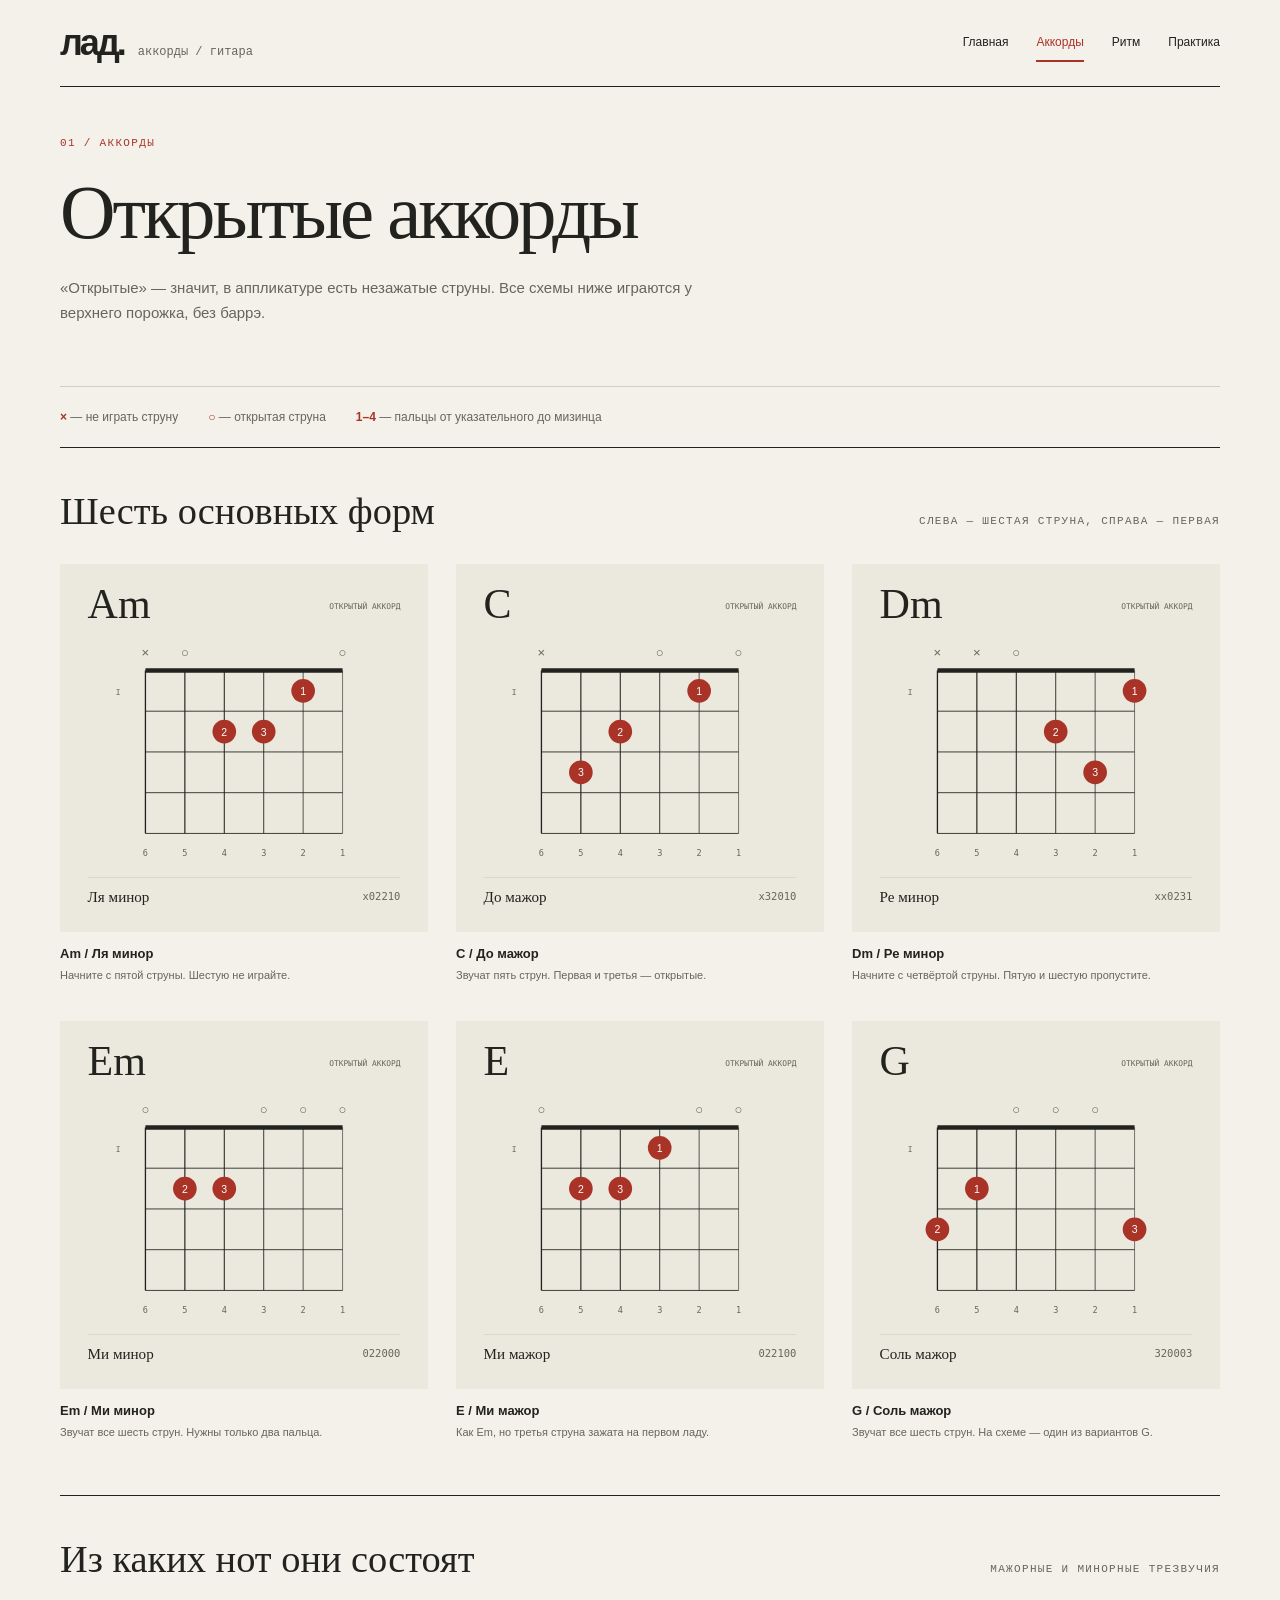
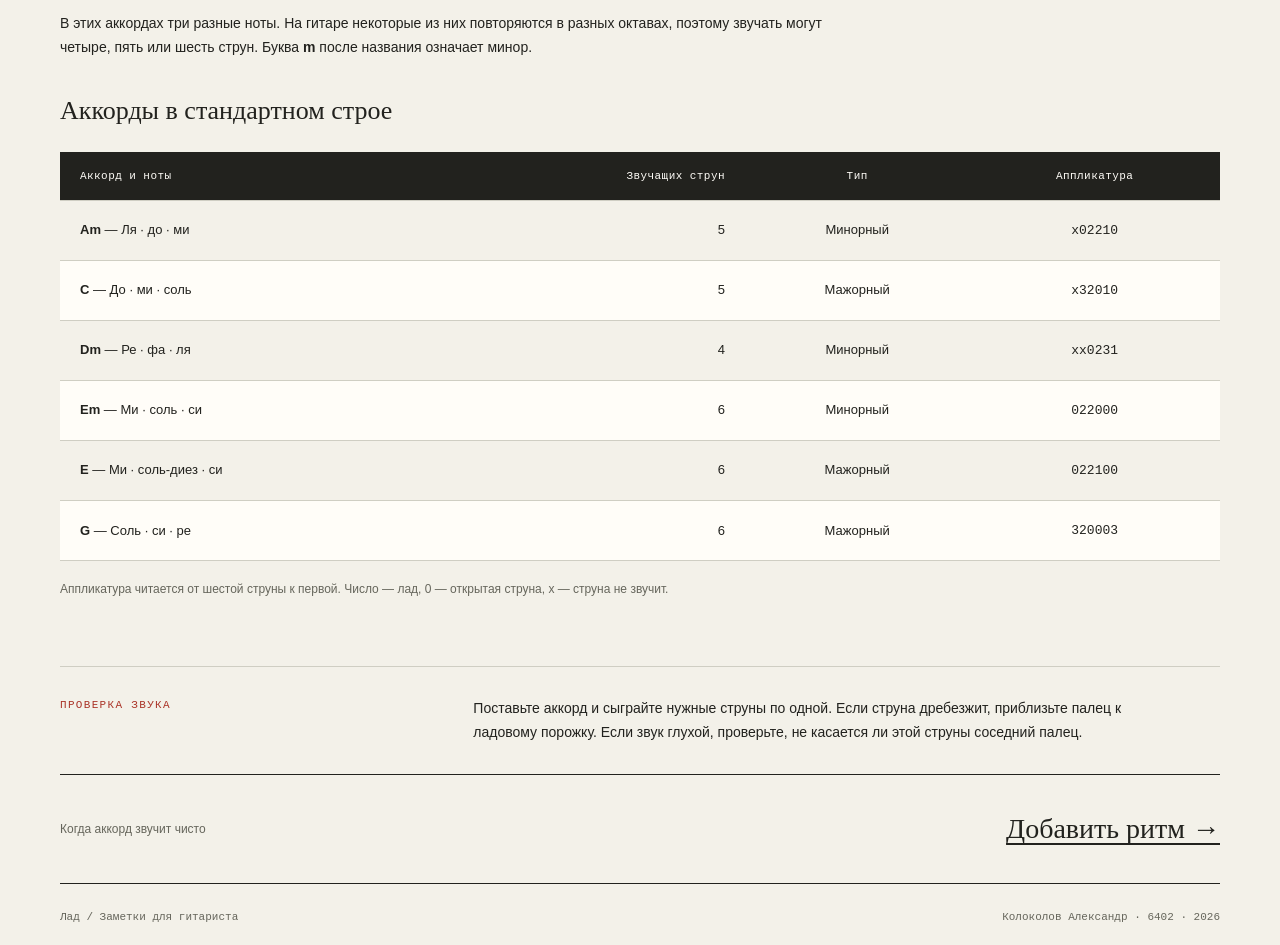
==== lab2/chords.html @ 9fe23ae1 "feat(lab2): Add static guitar chords website Add four HTML pages, chord diagrams, rhythm exercises a" ====
<!DOCTYPE html>
<html lang="ru">
<head>
    <meta charset="UTF-8">
    <meta name="viewport" content="width=device-width, initial-scale=1.0">
    <meta name="description" content="Схемы Am, C, Dm, Em, E и G: постановка пальцев, ноты и сравнительная таблица.">
    <title>Открытые аккорды — Лад</title>
    <link rel="stylesheet" href="styles.css">
</head>
<body>
    <a class="skip-link" href="#main">Перейти к содержимому</a>
    <header class="site-header container">
        <a class="brand" href="index.html" aria-label="Лад — главная"><strong>лад.</strong><span>аккорды / гитара</span></a>
        <nav class="site-nav" aria-label="Основная навигация">
            <a href="index.html">Главная</a>
            <a href="chords.html" aria-current="page">Аккорды</a>
            <a href="rhythm.html">Ритм</a>
            <a href="practice.html">Практика</a>
        </nav>
    </header>
    <main id="main" class="container">
        <div class="page-heading"><p class="eyebrow">01 / Аккорды</p><h1>Открытые аккорды</h1><p class="intro">«Открытые» — значит, в аппликатуре есть незажатые струны. Все схемы ниже играются у верхнего порожка, без баррэ.</p></div>
        <aside class="legend" aria-label="Обозначения на схемах"><p><strong>×</strong> — не играть струну</p><p><strong>○</strong> — открытая струна</p><p><strong>1–4</strong> — пальцы от указательного до мизинца</p></aside>
        <section class="section" aria-labelledby="diagrams-title">
            <div class="section-heading"><h2 id="diagrams-title">Шесть основных форм</h2><span class="eyebrow">Слева — шестая струна, справа — первая</span></div>
            <div class="chord-grid">
                <figure><img src="images/am.svg" alt="Am, Ля минор. Аппликатура от шестой струны к первой: x02210; x — не играть, 0 — открытая струна" width="560" height="560"><figcaption><strong>Am / Ля минор</strong><br>Начните с пятой струны. Шестую не играйте.</figcaption></figure>
                <figure><img src="images/c.svg" alt="C, До мажор. Аппликатура от шестой струны к первой: x32010; x — не играть, 0 — открытая струна" width="560" height="560"><figcaption><strong>C / До мажор</strong><br>Звучат пять струн. Первая и третья — открытые.</figcaption></figure>
                <figure><img src="images/dm.svg" alt="Dm, Ре минор. Аппликатура от шестой струны к первой: xx0231; x — не играть, 0 — открытая струна" width="560" height="560"><figcaption><strong>Dm / Ре минор</strong><br>Начните с четвёртой струны. Пятую и шестую пропустите.</figcaption></figure>
                <figure><img src="images/em.svg" alt="Em, Ми минор. Аппликатура от шестой струны к первой: 022000; x — не играть, 0 — открытая струна" width="560" height="560"><figcaption><strong>Em / Ми минор</strong><br>Звучат все шесть струн. Нужны только два пальца.</figcaption></figure>
                <figure><img src="images/e.svg" alt="E, Ми мажор. Аппликатура от шестой струны к первой: 022100; x — не играть, 0 — открытая струна" width="560" height="560"><figcaption><strong>E / Ми мажор</strong><br>Как Em, но третья струна зажата на первом ладу.</figcaption></figure>
                <figure><img src="images/g.svg" alt="G, Соль мажор. Аппликатура от шестой струны к первой: 320003; x — не играть, 0 — открытая струна" width="560" height="560"><figcaption><strong>G / Соль мажор</strong><br>Звучат все шесть струн. На схеме — один из вариантов G.</figcaption></figure>
            </div>
        </section>
        <section class="section" aria-labelledby="comparison-title">
            <div class="section-heading"><h2 id="comparison-title">Из каких нот они состоят</h2><span class="eyebrow">Мажорные и минорные трезвучия</span></div>
            <p class="reading">В этих аккордах три разные ноты. На гитаре некоторые из них повторяются в разных октавах, поэтому звучать могут четыре, пять или шесть струн. Буква <strong>m</strong> после названия означает минор.</p>
            <div class="table-scroll" role="region" aria-label="Состав аккордов — таблицу можно прокрутить по горизонтали" tabindex="0">
                <table id="chord-table">
                    <caption>Аккорды в стандартном строе</caption>
                    <thead><tr><th scope="col">Аккорд и ноты</th><th scope="col">Звучащих струн</th><th scope="col">Тип</th><th scope="col">Аппликатура</th></tr></thead>
                    <tbody>
                        <tr><th scope="row"><strong>Am</strong> — Ля · до · ми</th><td>5</td><td>Минорный</td><td><code>x02210</code></td></tr>
                        <tr><th scope="row"><strong>C</strong> — До · ми · соль</th><td>5</td><td>Мажорный</td><td><code>x32010</code></td></tr>
                        <tr><th scope="row"><strong>Dm</strong> — Ре · фа · ля</th><td>4</td><td>Минорный</td><td><code>xx0231</code></td></tr>
                        <tr><th scope="row"><strong>Em</strong> — Ми · соль · си</th><td>6</td><td>Минорный</td><td><code>022000</code></td></tr>
                        <tr><th scope="row"><strong>E</strong> — Ми · соль-диез · си</th><td>6</td><td>Мажорный</td><td><code>022100</code></td></tr>
                        <tr><th scope="row"><strong>G</strong> — Соль · си · ре</th><td>6</td><td>Мажорный</td><td><code>320003</code></td></tr>
                    </tbody>
                </table>
            </div>
            <p class="small-note">Аппликатура читается от шестой струны к первой. Число — лад, 0 — открытая струна, x — струна не звучит.</p>
        </section>
        <aside class="pull-note"><span class="eyebrow">Проверка звука</span><p>Поставьте аккорд и сыграйте нужные струны по одной. Если струна дребезжит, приблизьте палец к ладовому порожку. Если звук глухой, проверьте, не касается ли этой струны соседний палец.</p></aside>
        <div class="next-page"><p>Когда аккорд звучит чисто</p><a href="rhythm.html">Добавить ритм <span aria-hidden="true">→</span></a></div>
    </main>
    <footer class="site-footer container"><p>Лад / Заметки для гитариста</p><p>Колоколов Александр · 6402 · 2026</p></footer>
</body>
</html>
---- lab2/styles.css ----
:root {
    --paper: #f3f1e9;
    --ink: #22221e;
    --muted: #66665c;
    --line: #cfcec3;
    --accent: #aa3327;
    --white: #fffdf8;
}

* { box-sizing: border-box; }
html { scroll-behavior: smooth; }
body {
    margin: 0;
    background: var(--paper);
    color: var(--ink);
    font-family: Verdana, sans-serif;
    font-size: 14px;
    line-height: 1.7;
}
a { color: inherit; text-underline-offset: 5px; }
a:hover { color: var(--accent); }
a:focus-visible, summary:focus-visible, [tabindex]:focus-visible {
    outline: 2px solid var(--accent);
    outline-offset: 5px;
}
img { display: block; max-width: 100%; height: auto; }
figure { margin: 0; }
p { margin: 0 0 1.2em; }
h1, h2, h3 { margin: 0; font-weight: normal; }
h1, h2, h3 { font-family: Georgia, serif; }
h1 { font-size: clamp(44px, 6vw, 80px); line-height: 1.08; letter-spacing: -0.04em; }
h2 { font-size: clamp(28px, 3vw, 40px); line-height: 1.2; }
h3 { font-size: 27px; line-height: 1.25; }
::selection { background: var(--accent); color: var(--white); }
.container { width: min(1160px, calc(100% - 80px)); margin-inline: auto; }
.skip-link {
    position: absolute;
    top: -100px;
    left: 20px;
    padding: 10px 18px;
    background: var(--white);
    z-index: 2;
}
.skip-link:focus { top: 10px; }
.site-header {
    display: flex;
    justify-content: space-between;
    align-items: center;
    gap: 24px;
    padding-block: 24px;
    border-bottom: 1px solid var(--ink);
}
.brand { display: flex; align-items: baseline; gap: 14px; text-decoration: none; }
.brand strong { font-size: 36px; letter-spacing: -3px; line-height: 1; }
.brand span { font: 12px 'Courier New', monospace; color: var(--muted); }
.site-nav { display: flex; flex-wrap: wrap; gap: 28px; }
.site-nav a { padding-block: 8px; font-size: 12px; text-decoration: none; }
.site-nav a[aria-current="page"] { color: var(--accent); border-bottom: 2px solid var(--accent); }
.eyebrow { font: 11px/1.5 'Courier New', monospace; text-transform: uppercase; letter-spacing: 0.12em; color: var(--accent); }
.hero {
    display: grid;
    grid-template-columns: 1fr 1fr;
    gap: 60px;
    align-items: center;
    padding-block: 52px;
}
.hero h1 { margin: 24px 0; }
.hero h1 em { color: var(--accent); font-weight: normal; }
.hero .intro { max-width: 370px; }
.intro { color: var(--muted); font-size: 15px; }
.text-link { display: inline-block; margin-top: 12px; font-size: 12px; font-weight: bold; }
.hero-photo img { width: 100%; aspect-ratio: 1 / 1; object-fit: contain; }
figcaption { padding-top: 10px; color: var(--muted); font: 11px/1.6 'Courier New', monospace; }
.section { padding-block: 40px 52px; border-top: 1px solid var(--ink); }
.section-heading { display: flex; justify-content: space-between; gap: 24px; align-items: baseline; margin-bottom: 30px; }
.section-heading .eyebrow { color: var(--muted); }
.contents { display: grid; grid-template-columns: repeat(3, 1fr); gap: 36px; }
.contents article { border-top: 1px solid var(--line); padding-top: 18px; }
.contents h3 { margin: 18px 0 12px; }
.contents p { color: var(--muted); }
.number { color: var(--accent); font: 12px 'Courier New', monospace; }
.pull-note { display: grid; grid-template-columns: 1fr 2fr; gap: 40px; padding-block: 30px; border-top: 1px solid var(--line); }
.pull-note p { max-width: 680px; margin: 0; }
.page-heading { max-width: 780px; padding-block: 48px 42px; }
.page-heading h1 { margin: 20px 0; }
.page-heading .intro { max-width: 650px; }
.small-note { color: var(--muted); font-size: 12px; }
.reading { max-width: 780px; }
.reading h2 { margin-bottom: 18px; }
.reading ul { padding-left: 22px; }
.reading li { margin-bottom: 10px; }
.table-scroll { overflow-x: auto; margin-block: 30px 18px; }
#chord-table { width: 100%; border-collapse: collapse; font-size: 13px; }
caption { padding-bottom: 18px; text-align: left; font-family: Georgia, serif; font-size: 26px; }
th, td { padding: 18px 20px; border-bottom: 1px solid var(--line); }
thead th { background: var(--ink); color: var(--white); font: 11px 'Courier New', monospace; letter-spacing: 0.04em; }
tbody th { font-weight: normal; }
tbody tr:nth-child(even) { background: var(--white); }
/* Названия слева, количество струн справа, тип и аппликатура по центру. */
#chord-table th:first-child, #chord-table td:first-child { text-align: left; }
#chord-table th:nth-child(2), #chord-table td:nth-child(2) { text-align: right; font-variant-numeric: tabular-nums; }
#chord-table th:nth-child(3), #chord-table td:nth-child(3),
#chord-table th:nth-child(4), #chord-table td:nth-child(4) { text-align: center; }
.steps { list-style: none; margin: 0; padding: 0; }
.steps li { display: grid; grid-template-columns: 70px 1fr; gap: 24px; padding-block: 28px; border-top: 1px solid var(--line); }
.steps h2 { font-size: 30px; margin-bottom: 16px; }
.steps p { max-width: 680px; }
.steps .number { padding-top: 7px; }
.notice { border-left: 3px solid var(--accent); padding: 18px 24px; background: var(--white); }
.notice p:last-child { margin: 0; }
details { border-bottom: 1px solid var(--line); padding-block: 18px; }
summary { cursor: pointer; font-size: 14px; font-weight: bold; }
details p { margin: 18px 0 0; color: var(--muted); }
.sources { margin-top: 28px; }
.sources a { display: inline-block; margin: 0 24px 10px 0; font-size: 12px; }
.next-page { display: flex; align-items: center; justify-content: space-between; gap: 24px; padding-block: 30px; border-top: 1px solid var(--ink); }
.next-page p { margin: 0; color: var(--muted); font-size: 12px; }
.next-page a { font-family: Georgia, serif; font-size: 28px; }
.site-footer { display: flex; justify-content: space-between; gap: 24px; padding-block: 24px; border-top: 1px solid var(--ink); color: var(--muted); font: 11px/1.7 'Courier New', monospace; }
.site-footer p { margin: 0; }
@media (max-width: 900px) {
    .container { width: calc(100% - 48px); }
    .hero { gap: 30px; }
    .site-nav { gap: 18px; }
    .contents { gap: 24px; }
}
@media (max-width: 640px) {
    .container { width: calc(100% - 36px); }
    .site-header { align-items: flex-start; flex-direction: column; gap: 18px; padding-block: 20px; }
    .site-nav { width: 100%; justify-content: space-between; gap: 8px; }
    .hero, .contents, .pull-note { grid-template-columns: 1fr; }
    .hero { padding-block: 32px; gap: 32px; }
    .hero .intro { max-width: none; }
    .page-heading { padding-block: 32px; }
    .section { padding-block: 30px 36px; }
    .section-heading { align-items: flex-start; flex-direction: column; gap: 12px; }
    .contents { gap: 30px; }
    .pull-note { gap: 18px; }
    .steps li { grid-template-columns: 32px 1fr; gap: 14px; }
    th, td { padding: 15px 12px; }
    #chord-table { min-width: 560px; }
    .next-page, .site-footer { align-items: flex-start; flex-direction: column; gap: 12px; }
}
@media (prefers-reduced-motion: reduce) {
    html { scroll-behavior: auto; }
}

/* Схемы аккордов и наглядная запись ритма. */
.legend { display: flex; flex-wrap: wrap; gap: 14px 30px; padding-block: 20px; border-top: 1px solid var(--line); font-size: 12px; color: var(--muted); }
.legend p { margin: 0; }
.legend strong { color: var(--accent); }
.chord-grid { display: grid; grid-template-columns: repeat(3, 1fr); gap: 36px 28px; }
.chord-grid img { width: 100%; }
.chord-grid figcaption { font-family: Verdana, sans-serif; line-height: 1.8; }
.chord-grid figcaption strong { color: var(--ink); font-size: 13px; }
.beat-grid { display: grid; margin-block: 30px 18px; border: 1px solid var(--line); background: var(--white); }
.quarters { grid-template-columns: repeat(4, 1fr); }
.eighths { grid-template-columns: repeat(8, 1fr); }
.beat-grid div { padding: 20px 8px; text-align: center; border-right: 1px solid var(--line); }
.beat-grid div:last-child { border-right: 0; }
.beat-grid span { display: block; font: 15px monospace; color: var(--muted); }
.beat-grid strong { display: block; font-size: 44px; font-weight: normal; color: var(--accent); }
.progression { display: flex; flex-wrap: wrap; margin-block: 24px; }
.progression span { padding: 12px 28px; border-left: 1px solid var(--line); font: 34px Georgia, serif; }
.progression span:last-child { border-right: 1px solid var(--line); }
@media (max-width: 900px) { .chord-grid { grid-template-columns: repeat(2, 1fr); } }
@media (max-width: 640px) {
    .hero h1 { font-size: clamp(46px, 12vw, 60px); }
    .hero-photo img { aspect-ratio: 1 / 1; }
    .chord-grid { grid-template-columns: 1fr; }
    .beat-grid strong { font-size: 30px; }
    .beat-grid div { padding: 16px 0; }
    .progression span { padding: 10px 18px; font-size: 28px; }
}
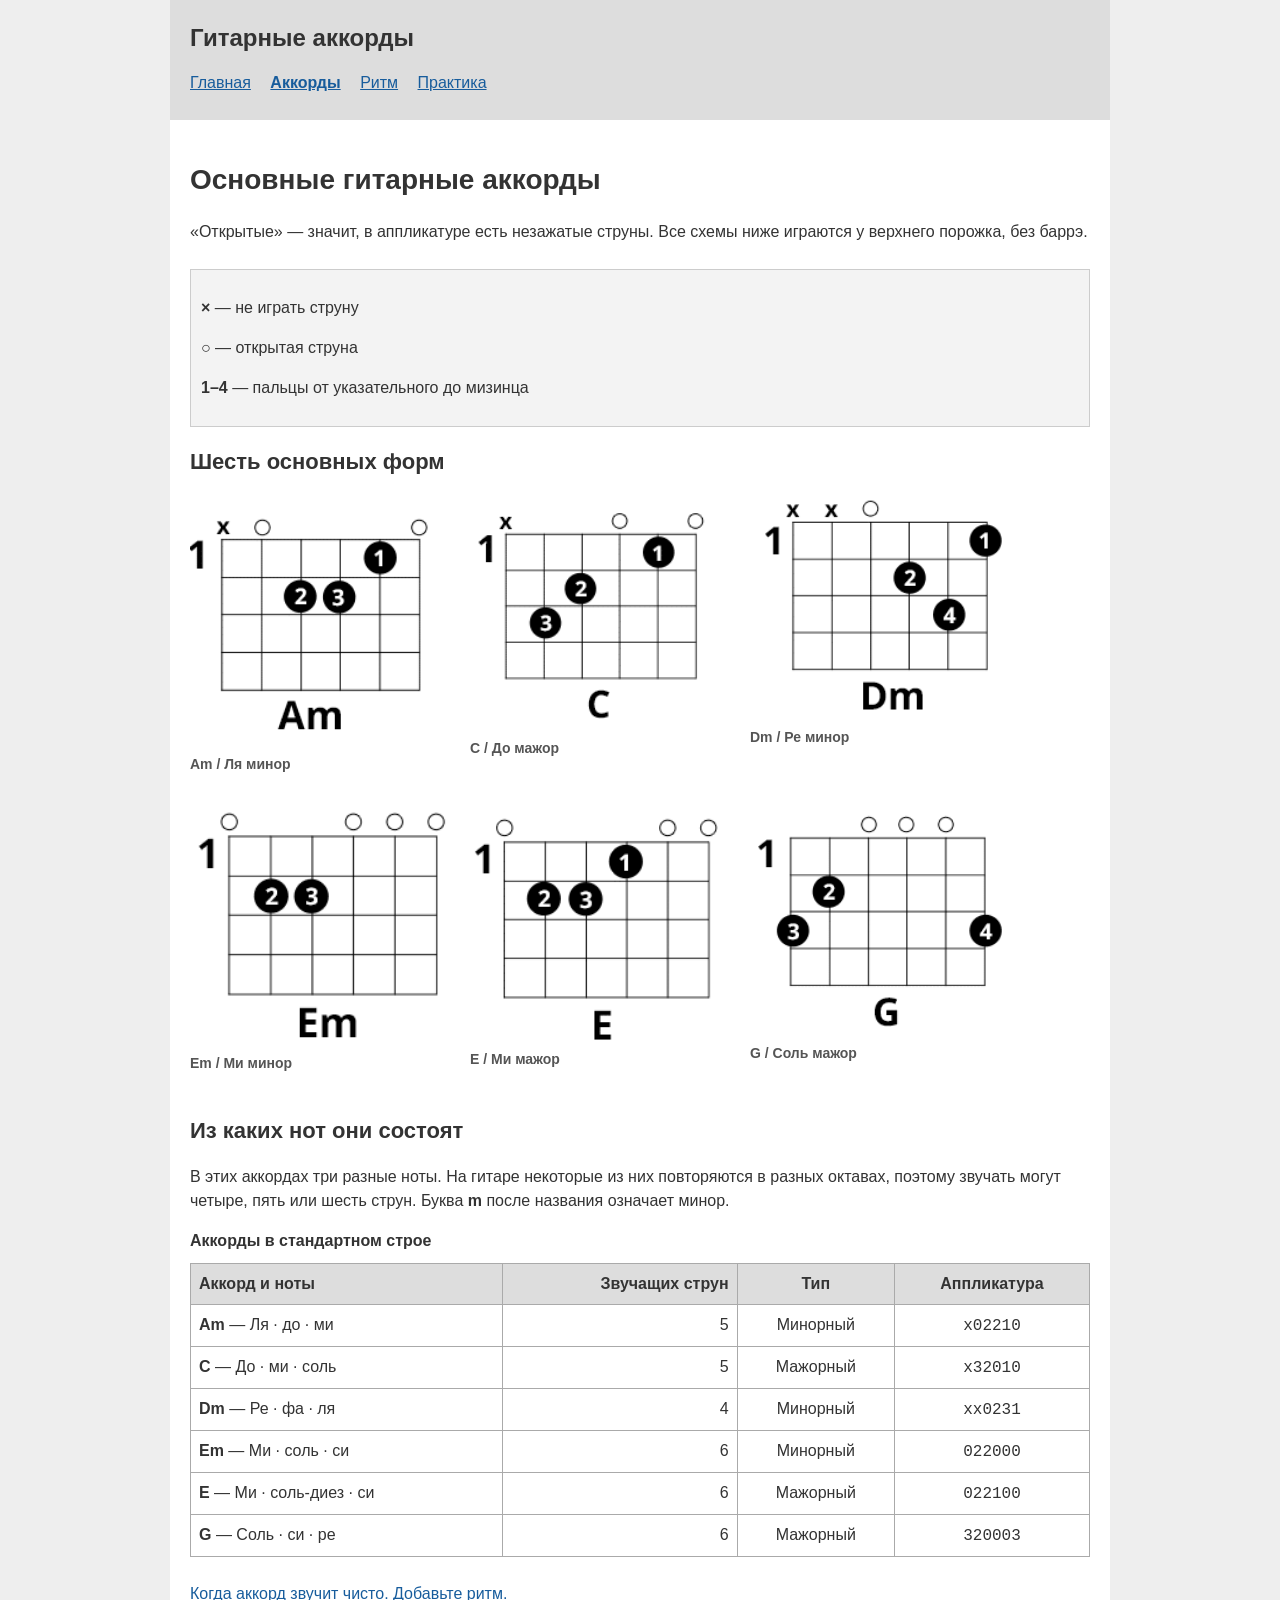
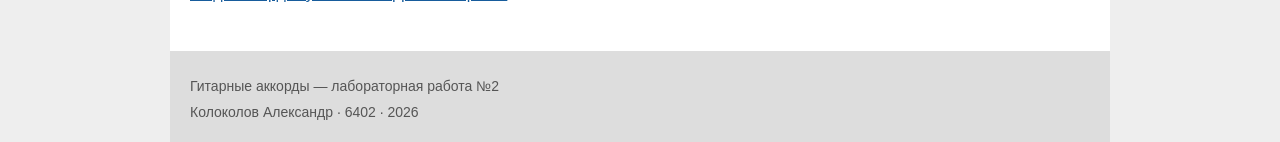
==== commit d22558bc: "Added lab 2." ====
--- a/lab2/chords.html
+++ b/lab2/chords.html
@@ -4,13 +4,12 @@
     <meta charset="UTF-8">
     <meta name="viewport" content="width=device-width, initial-scale=1.0">
     <meta name="description" content="Схемы Am, C, Dm, Em, E и G: постановка пальцев, ноты и сравнительная таблица.">
-    <title>Открытые аккорды — Лад</title>
+    <title>Открытые аккорды</title>
     <link rel="stylesheet" href="styles.css">
 </head>
 <body>
-    <a class="skip-link" href="#main">Перейти к содержимому</a>
     <header class="site-header container">
-        <a class="brand" href="index.html" aria-label="Лад — главная"><strong>лад.</strong><span>аккорды / гитара</span></a>
+        <a class="site-title" href="index.html">Гитарные аккорды</a>
         <nav class="site-nav" aria-label="Основная навигация">
             <a href="index.html">Главная</a>
             <a href="chords.html" aria-current="page">Аккорды</a>
@@ -19,41 +18,39 @@
         </nav>
     </header>
     <main id="main" class="container">
-        <div class="page-heading"><p class="eyebrow">01 / Аккорды</p><h1>Открытые аккорды</h1><p class="intro">«Открытые» — значит, в аппликатуре есть незажатые струны. Все схемы ниже играются у верхнего порожка, без баррэ.</p></div>
+        <div class="page-heading"><h1>Основные гитарные аккорды</h1><p class="intro">«Открытые» — значит, в аппликатуре есть незажатые струны. Все схемы ниже играются у верхнего порожка, без баррэ.</p></div>
         <aside class="legend" aria-label="Обозначения на схемах"><p><strong>×</strong> — не играть струну</p><p><strong>○</strong> — открытая струна</p><p><strong>1–4</strong> — пальцы от указательного до мизинца</p></aside>
         <section class="section" aria-labelledby="diagrams-title">
-            <div class="section-heading"><h2 id="diagrams-title">Шесть основных форм</h2><span class="eyebrow">Слева — шестая струна, справа — первая</span></div>
+            <h2 id="diagrams-title">Шесть основных форм</h2>
             <div class="chord-grid">
-                <figure><img src="images/am.svg" alt="Am, Ля минор. Аппликатура от шестой струны к первой: x02210; x — не играть, 0 — открытая струна" width="560" height="560"><figcaption><strong>Am / Ля минор</strong><br>Начните с пятой струны. Шестую не играйте.</figcaption></figure>
-                <figure><img src="images/c.svg" alt="C, До мажор. Аппликатура от шестой струны к первой: x32010; x — не играть, 0 — открытая струна" width="560" height="560"><figcaption><strong>C / До мажор</strong><br>Звучат пять струн. Первая и третья — открытые.</figcaption></figure>
-                <figure><img src="images/dm.svg" alt="Dm, Ре минор. Аппликатура от шестой струны к первой: xx0231; x — не играть, 0 — открытая струна" width="560" height="560"><figcaption><strong>Dm / Ре минор</strong><br>Начните с четвёртой струны. Пятую и шестую пропустите.</figcaption></figure>
-                <figure><img src="images/em.svg" alt="Em, Ми минор. Аппликатура от шестой струны к первой: 022000; x — не играть, 0 — открытая струна" width="560" height="560"><figcaption><strong>Em / Ми минор</strong><br>Звучат все шесть струн. Нужны только два пальца.</figcaption></figure>
-                <figure><img src="images/e.svg" alt="E, Ми мажор. Аппликатура от шестой струны к первой: 022100; x — не играть, 0 — открытая струна" width="560" height="560"><figcaption><strong>E / Ми мажор</strong><br>Как Em, но третья струна зажата на первом ладу.</figcaption></figure>
-                <figure><img src="images/g.svg" alt="G, Соль мажор. Аппликатура от шестой струны к первой: 320003; x — не играть, 0 — открытая струна" width="560" height="560"><figcaption><strong>G / Соль мажор</strong><br>Звучат все шесть струн. На схеме — один из вариантов G.</figcaption></figure>
+                <figure><img src="images/am.png" width="560" height="560"><figcaption><strong>Am / Ля минор</strong></figcaption></figure>
+                <figure><img src="images/c.png" width="560" height="560"><figcaption><strong>C / До мажор</strong></figcaption></figure>
+                <figure><img src="images/dm.png" width="560" height="560"><figcaption><strong>Dm / Ре минор</strong></figcaption></figure>
+                <figure><img src="images/em.png" width="560" height="560"><figcaption><strong>Em / Ми минор</strong></figcaption></figure>
+                <figure><img src="images/e.png" width="560" height="560"><figcaption><strong>E / Ми мажор</strong></figcaption></figure>
+                <figure><img src="images/g.png" width="560" height="560"><figcaption><strong>G / Соль мажор</strong></figcaption></figure>
             </div>
         </section>
         <section class="section" aria-labelledby="comparison-title">
-            <div class="section-heading"><h2 id="comparison-title">Из каких нот они состоят</h2><span class="eyebrow">Мажорные и минорные трезвучия</span></div>
+            <h2 id="comparison-title">Из каких нот они состоят</h2>
             <p class="reading">В этих аккордах три разные ноты. На гитаре некоторые из них повторяются в разных октавах, поэтому звучать могут четыре, пять или шесть струн. Буква <strong>m</strong> после названия означает минор.</p>
             <div class="table-scroll" role="region" aria-label="Состав аккордов — таблицу можно прокрутить по горизонтали" tabindex="0">
                 <table id="chord-table">
                     <caption>Аккорды в стандартном строе</caption>
-                    <thead><tr><th scope="col">Аккорд и ноты</th><th scope="col">Звучащих струн</th><th scope="col">Тип</th><th scope="col">Аппликатура</th></tr></thead>
+                    <thead><tr><th scope="col">Аккорд и ноты</th><th scope="col" class="right">Звучащих струн</th><th scope="col" class="center">Тип</th><th scope="col" class="center">Аппликатура</th></tr></thead>
                     <tbody>
-                        <tr><th scope="row"><strong>Am</strong> — Ля · до · ми</th><td>5</td><td>Минорный</td><td><code>x02210</code></td></tr>
-                        <tr><th scope="row"><strong>C</strong> — До · ми · соль</th><td>5</td><td>Мажорный</td><td><code>x32010</code></td></tr>
-                        <tr><th scope="row"><strong>Dm</strong> — Ре · фа · ля</th><td>4</td><td>Минорный</td><td><code>xx0231</code></td></tr>
-                        <tr><th scope="row"><strong>Em</strong> — Ми · соль · си</th><td>6</td><td>Минорный</td><td><code>022000</code></td></tr>
-                        <tr><th scope="row"><strong>E</strong> — Ми · соль-диез · си</th><td>6</td><td>Мажорный</td><td><code>022100</code></td></tr>
-                        <tr><th scope="row"><strong>G</strong> — Соль · си · ре</th><td>6</td><td>Мажорный</td><td><code>320003</code></td></tr>
+                        <tr><th scope="row"><strong>Am</strong> — Ля · до · ми</th><td class="right">5</td><td class="center">Минорный</td><td class="center"><code>x02210</code></td></tr>
+                        <tr><th scope="row"><strong>C</strong> — До · ми · соль</th><td class="right">5</td><td class="center">Мажорный</td><td class="center"><code>x32010</code></td></tr>
+                        <tr><th scope="row"><strong>Dm</strong> — Ре · фа · ля</th><td class="right">4</td><td class="center">Минорный</td><td class="center"><code>xx0231</code></td></tr>
+                        <tr><th scope="row"><strong>Em</strong> — Ми · соль · си</th><td class="right">6</td><td class="center">Минорный</td><td class="center"><code>022000</code></td></tr>
+                        <tr><th scope="row"><strong>E</strong> — Ми · соль-диез · си</th><td class="right">6</td><td class="center">Мажорный</td><td class="center"><code>022100</code></td></tr>
+                        <tr><th scope="row"><strong>G</strong> — Соль · си · ре</th><td class="right">6</td><td class="center">Мажорный</td><td class="center"><code>320003</code></td></tr>
                     </tbody>
                 </table>
             </div>
-            <p class="small-note">Аппликатура читается от шестой струны к первой. Число — лад, 0 — открытая струна, x — струна не звучит.</p>
         </section>
-        <aside class="pull-note"><span class="eyebrow">Проверка звука</span><p>Поставьте аккорд и сыграйте нужные струны по одной. Если струна дребезжит, приблизьте палец к ладовому порожку. Если звук глухой, проверьте, не касается ли этой струны соседний палец.</p></aside>
-        <div class="next-page"><p>Когда аккорд звучит чисто</p><a href="rhythm.html">Добавить ритм <span aria-hidden="true">→</span></a></div>
+        <div class="next-page"><p><a href="rhythm.html">Когда аккорд звучит чисто. Добавьте ритм. </a></p></div>
     </main>
-    <footer class="site-footer container"><p>Лад / Заметки для гитариста</p><p>Колоколов Александр · 6402 · 2026</p></footer>
+    <footer class="site-footer container"><p>Гитарные аккорды — лабораторная работа №2</p><p>Колоколов Александр · 6402 · 2026</p></footer>
 </body>
 </html>
--- a/lab2/styles.css
+++ b/lab2/styles.css
@@ -1,174 +1,150 @@
-:root {
-    --paper: #f3f1e9;
-    --ink: #22221e;
-    --muted: #66665c;
-    --line: #cfcec3;
-    --accent: #aa3327;
-    --white: #fffdf8;
+body {
+    margin: 0;
+    background-color: #eeeeee;
+    color: #333333;
+    font-family: Arial, sans-serif;
+    font-size: 16px;
+    line-height: 1.5;
 }
 
-* { box-sizing: border-box; }
-html { scroll-behavior: smooth; }
-body {
-    margin: 0;
-    background: var(--paper);
-    color: var(--ink);
-    font-family: Verdana, sans-serif;
-    font-size: 14px;
-    line-height: 1.7;
-}
-a { color: inherit; text-underline-offset: 5px; }
-a:hover { color: var(--accent); }
-a:focus-visible, summary:focus-visible, [tabindex]:focus-visible {
-    outline: 2px solid var(--accent);
-    outline-offset: 5px;
-}
-img { display: block; max-width: 100%; height: auto; }
-figure { margin: 0; }
-p { margin: 0 0 1.2em; }
-h1, h2, h3 { margin: 0; font-weight: normal; }
-h1, h2, h3 { font-family: Georgia, serif; }
-h1 { font-size: clamp(44px, 6vw, 80px); line-height: 1.08; letter-spacing: -0.04em; }
-h2 { font-size: clamp(28px, 3vw, 40px); line-height: 1.2; }
-h3 { font-size: 27px; line-height: 1.25; }
-::selection { background: var(--accent); color: var(--white); }
-.container { width: min(1160px, calc(100% - 80px)); margin-inline: auto; }
-.skip-link {
-    position: absolute;
-    top: -100px;
-    left: 20px;
-    padding: 10px 18px;
-    background: var(--white);
-    z-index: 2;
-}
-.skip-link:focus { top: 10px; }
-.site-header {
-    display: flex;
-    justify-content: space-between;
-    align-items: center;
-    gap: 24px;
-    padding-block: 24px;
-    border-bottom: 1px solid var(--ink);
-}
-.brand { display: flex; align-items: baseline; gap: 14px; text-decoration: none; }
-.brand strong { font-size: 36px; letter-spacing: -3px; line-height: 1; }
-.brand span { font: 12px 'Courier New', monospace; color: var(--muted); }
-.site-nav { display: flex; flex-wrap: wrap; gap: 28px; }
-.site-nav a { padding-block: 8px; font-size: 12px; text-decoration: none; }
-.site-nav a[aria-current="page"] { color: var(--accent); border-bottom: 2px solid var(--accent); }
-.eyebrow { font: 11px/1.5 'Courier New', monospace; text-transform: uppercase; letter-spacing: 0.12em; color: var(--accent); }
-.hero {
-    display: grid;
-    grid-template-columns: 1fr 1fr;
-    gap: 60px;
-    align-items: center;
-    padding-block: 52px;
-}
-.hero h1 { margin: 24px 0; }
-.hero h1 em { color: var(--accent); font-weight: normal; }
-.hero .intro { max-width: 370px; }
-.intro { color: var(--muted); font-size: 15px; }
-.text-link { display: inline-block; margin-top: 12px; font-size: 12px; font-weight: bold; }
-.hero-photo img { width: 100%; aspect-ratio: 1 / 1; object-fit: contain; }
-figcaption { padding-top: 10px; color: var(--muted); font: 11px/1.6 'Courier New', monospace; }
-.section { padding-block: 40px 52px; border-top: 1px solid var(--ink); }
-.section-heading { display: flex; justify-content: space-between; gap: 24px; align-items: baseline; margin-bottom: 30px; }
-.section-heading .eyebrow { color: var(--muted); }
-.contents { display: grid; grid-template-columns: repeat(3, 1fr); gap: 36px; }
-.contents article { border-top: 1px solid var(--line); padding-top: 18px; }
-.contents h3 { margin: 18px 0 12px; }
-.contents p { color: var(--muted); }
-.number { color: var(--accent); font: 12px 'Courier New', monospace; }
-.pull-note { display: grid; grid-template-columns: 1fr 2fr; gap: 40px; padding-block: 30px; border-top: 1px solid var(--line); }
-.pull-note p { max-width: 680px; margin: 0; }
-.page-heading { max-width: 780px; padding-block: 48px 42px; }
-.page-heading h1 { margin: 20px 0; }
-.page-heading .intro { max-width: 650px; }
-.small-note { color: var(--muted); font-size: 12px; }
-.reading { max-width: 780px; }
-.reading h2 { margin-bottom: 18px; }
-.reading ul { padding-left: 22px; }
-.reading li { margin-bottom: 10px; }
-.table-scroll { overflow-x: auto; margin-block: 30px 18px; }
-#chord-table { width: 100%; border-collapse: collapse; font-size: 13px; }
-caption { padding-bottom: 18px; text-align: left; font-family: Georgia, serif; font-size: 26px; }
-th, td { padding: 18px 20px; border-bottom: 1px solid var(--line); }
-thead th { background: var(--ink); color: var(--white); font: 11px 'Courier New', monospace; letter-spacing: 0.04em; }
-tbody th { font-weight: normal; }
-tbody tr:nth-child(even) { background: var(--white); }
-/* Названия слева, количество струн справа, тип и аппликатура по центру. */
-#chord-table th:first-child, #chord-table td:first-child { text-align: left; }
-#chord-table th:nth-child(2), #chord-table td:nth-child(2) { text-align: right; font-variant-numeric: tabular-nums; }
-#chord-table th:nth-child(3), #chord-table td:nth-child(3),
-#chord-table th:nth-child(4), #chord-table td:nth-child(4) { text-align: center; }
-.steps { list-style: none; margin: 0; padding: 0; }
-.steps li { display: grid; grid-template-columns: 70px 1fr; gap: 24px; padding-block: 28px; border-top: 1px solid var(--line); }
-.steps h2 { font-size: 30px; margin-bottom: 16px; }
-.steps p { max-width: 680px; }
-.steps .number { padding-top: 7px; }
-.notice { border-left: 3px solid var(--accent); padding: 18px 24px; background: var(--white); }
-.notice p:last-child { margin: 0; }
-details { border-bottom: 1px solid var(--line); padding-block: 18px; }
-summary { cursor: pointer; font-size: 14px; font-weight: bold; }
-details p { margin: 18px 0 0; color: var(--muted); }
-.sources { margin-top: 28px; }
-.sources a { display: inline-block; margin: 0 24px 10px 0; font-size: 12px; }
-.next-page { display: flex; align-items: center; justify-content: space-between; gap: 24px; padding-block: 30px; border-top: 1px solid var(--ink); }
-.next-page p { margin: 0; color: var(--muted); font-size: 12px; }
-.next-page a { font-family: Georgia, serif; font-size: 28px; }
-.site-footer { display: flex; justify-content: space-between; gap: 24px; padding-block: 24px; border-top: 1px solid var(--ink); color: var(--muted); font: 11px/1.7 'Courier New', monospace; }
-.site-footer p { margin: 0; }
-@media (max-width: 900px) {
-    .container { width: calc(100% - 48px); }
-    .hero { gap: 30px; }
-    .site-nav { gap: 18px; }
-    .contents { gap: 24px; }
-}
-@media (max-width: 640px) {
-    .container { width: calc(100% - 36px); }
-    .site-header { align-items: flex-start; flex-direction: column; gap: 18px; padding-block: 20px; }
-    .site-nav { width: 100%; justify-content: space-between; gap: 8px; }
-    .hero, .contents, .pull-note { grid-template-columns: 1fr; }
-    .hero { padding-block: 32px; gap: 32px; }
-    .hero .intro { max-width: none; }
-    .page-heading { padding-block: 32px; }
-    .section { padding-block: 30px 36px; }
-    .section-heading { align-items: flex-start; flex-direction: column; gap: 12px; }
-    .contents { gap: 30px; }
-    .pull-note { gap: 18px; }
-    .steps li { grid-template-columns: 32px 1fr; gap: 14px; }
-    th, td { padding: 15px 12px; }
-    #chord-table { min-width: 560px; }
-    .next-page, .site-footer { align-items: flex-start; flex-direction: column; gap: 12px; }
-}
-@media (prefers-reduced-motion: reduce) {
-    html { scroll-behavior: auto; }
+.container {
+    max-width: 900px;
+    margin: 0 auto;
+    padding: 20px;
 }
 
-/* Схемы аккордов и наглядная запись ритма. */
-.legend { display: flex; flex-wrap: wrap; gap: 14px 30px; padding-block: 20px; border-top: 1px solid var(--line); font-size: 12px; color: var(--muted); }
-.legend p { margin: 0; }
-.legend strong { color: var(--accent); }
-.chord-grid { display: grid; grid-template-columns: repeat(3, 1fr); gap: 36px 28px; }
-.chord-grid img { width: 100%; }
-.chord-grid figcaption { font-family: Verdana, sans-serif; line-height: 1.8; }
-.chord-grid figcaption strong { color: var(--ink); font-size: 13px; }
-.beat-grid { display: grid; margin-block: 30px 18px; border: 1px solid var(--line); background: var(--white); }
-.quarters { grid-template-columns: repeat(4, 1fr); }
-.eighths { grid-template-columns: repeat(8, 1fr); }
-.beat-grid div { padding: 20px 8px; text-align: center; border-right: 1px solid var(--line); }
-.beat-grid div:last-child { border-right: 0; }
-.beat-grid span { display: block; font: 15px monospace; color: var(--muted); }
-.beat-grid strong { display: block; font-size: 44px; font-weight: normal; color: var(--accent); }
-.progression { display: flex; flex-wrap: wrap; margin-block: 24px; }
-.progression span { padding: 12px 28px; border-left: 1px solid var(--line); font: 34px Georgia, serif; }
-.progression span:last-child { border-right: 1px solid var(--line); }
-@media (max-width: 900px) { .chord-grid { grid-template-columns: repeat(2, 1fr); } }
-@media (max-width: 640px) {
-    .hero h1 { font-size: clamp(46px, 12vw, 60px); }
-    .hero-photo img { aspect-ratio: 1 / 1; }
-    .chord-grid { grid-template-columns: 1fr; }
-    .beat-grid strong { font-size: 30px; }
-    .beat-grid div { padding: 16px 0; }
-    .progression span { padding: 10px 18px; font-size: 28px; }
+.site-header {
+    background-color: #dddddd;
 }
+
+.site-title {
+    color: #333333;
+    font-size: 24px;
+    font-weight: bold;
+    text-decoration: none;
+}
+
+.site-nav {
+    margin-top: 10px;
+}
+
+.site-nav a {
+    display: inline-block;
+    margin-right: 15px;
+    padding: 5px 0;
+}
+
+.site-nav a[aria-current="page"] {
+    font-weight: bold;
+}
+
+a { color: #175c9c; }
+a:hover { color: #a33320; }
+
+main { background-color: white; }
+h1 { font-size: 28px; }
+h2 { font-size: 22px; }
+h3 { font-size: 18px; }
+
+.section, .page-heading, .next-page {
+    margin-bottom: 25px;
+}
+
+img {
+    max-width: 100%;
+    height: auto;
+}
+
+.example-image {
+    width: 240px;
+    margin: 20px 0;
+}
+
+figcaption, .small-note {
+    color: #555555;
+    font-size: 14px;
+}
+
+.legend, .pull-note {
+    background-color: #f3f3f3;
+    border: 1px solid #cccccc;
+    padding: 10px;
+    margin: 15px 0;
+}
+
+.chord-grid {
+    display: flex;
+    flex-wrap: wrap;
+    gap: 20px;
+}
+
+.chord-grid figure {
+    width: 260px;
+    max-width: 100%;
+    margin: 0 0 15px;
+}
+
+.table-scroll { overflow-x: auto; }
+
+#chord-table {
+    width: 100%;
+    min-width: 540px;
+    border-collapse: collapse;
+}
+
+caption {
+    text-align: left;
+    font-weight: bold;
+    margin-bottom: 10px;
+}
+
+th, td {
+    border: 1px solid #aaaaaa;
+    padding: 8px;
+    text-align: left;
+}
+
+thead { background-color: #dddddd; }
+tbody th { font-weight: normal; }
+.right { text-align: right; }
+.center { text-align: center; }
+
+.beat-grid {
+    display: flex;
+    border: 1px solid #cccccc;
+    margin: 20px 0;
+}
+
+.beat-grid div {
+    flex: 1;
+    padding: 10px 0;
+    text-align: center;
+}
+
+.beat-grid span { display: block; }
+.beat-grid strong { font-size: 28px; }
+
+.progression {
+    font-size: 22px;
+    font-weight: bold;
+    margin: 15px 0;
+}
+
+.progression span { margin-right: 20px; }
+.steps { padding-left: 25px; }
+.steps li { margin-bottom: 25px; }
+.sources a { display: block; margin-bottom: 10px; }
+
+.site-footer {
+    background-color: #dddddd;
+    color: #555555;
+    font-size: 14px;
+}
+
+.site-footer p { margin: 5px 0; }
+
+@media (max-width: 600px) {
+    .container { padding: 15px; }
+    .site-nav a { margin-right: 10px; }
+    .chord-grid { justify-content: center; }
+}
